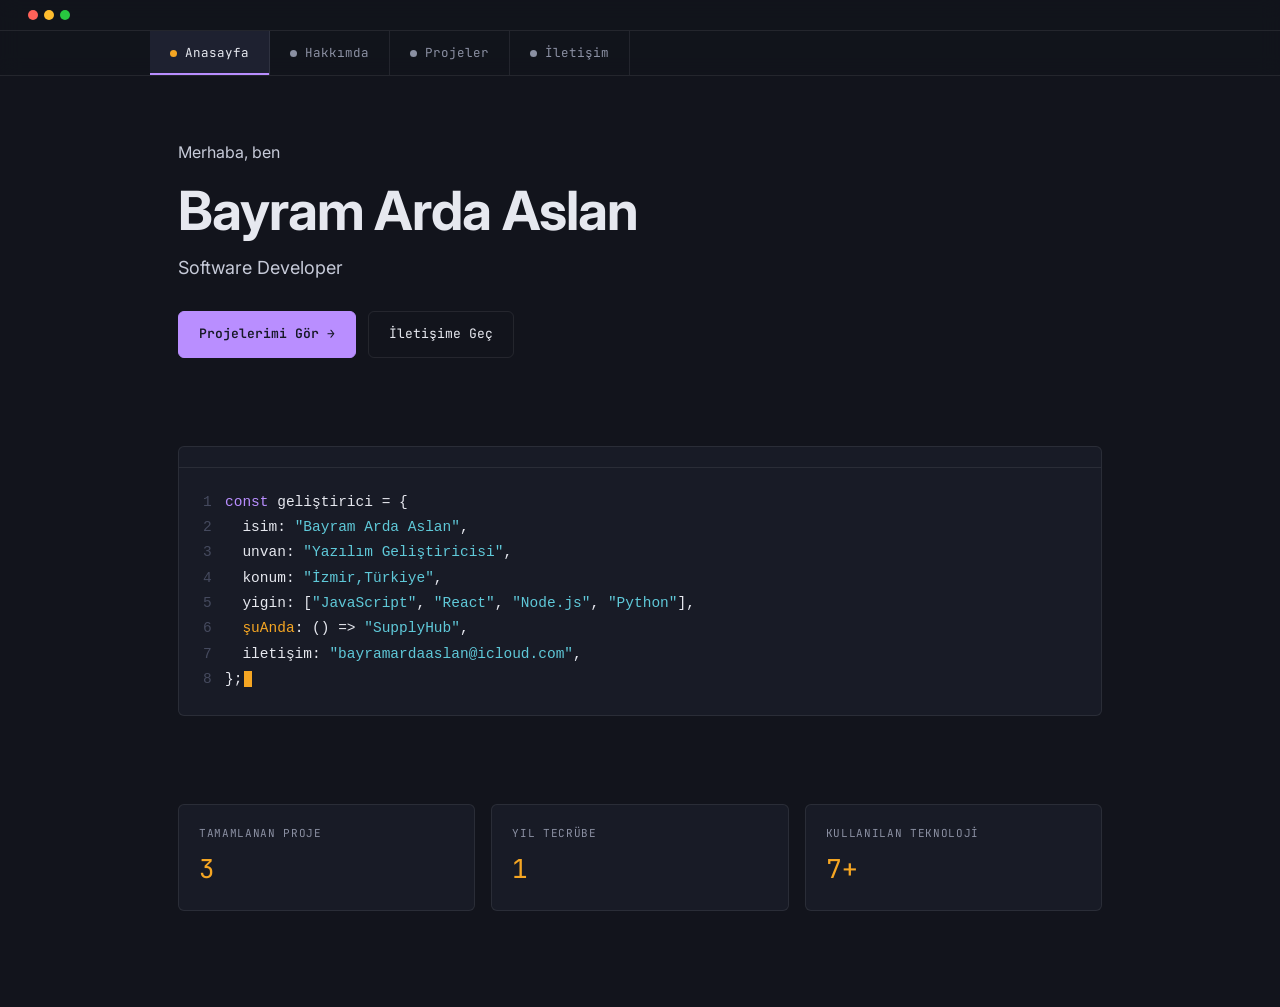
==== index.html @ 95bed311 "Add files via upload" ====
<!DOCTYPE html>
<html lang="tr">
<head>
<meta charset="UTF-8" />
<meta name="viewport" content="width=device-width, initial-scale=1.0" />
<title>Bayram Arda Aslan — Yazılım Geliştirici</title>
<meta name="description" content="Bayram Arda Aslan — İzmir merkezli yazılım geliştirici. Web ve mobil projeler geliştiriyor." />

<!-- SOSYAL MEDYA ÖNİZLEME (OG) ETİKETLERİ - LinkedIn'de düzgün görünmesi için şart -->
<meta property="og:title" content="Bayram Arda Aslan — Yazılım Geliştirici" />
<meta property="og:description" content="Kişisel portfolyo web sitem yayında! Projelerimi incelemek ve iletişime geçmek için tıklayın." />
<meta property="og:type" content="website" />

<link rel="preconnect" href="https://fonts.googleapis.com">
<link rel="preconnect" href="https://fonts.gstatic.com" crossorigin>
<link href="https://fonts.googleapis.com/css2?family=Inter:wght@400;500;600;700&family=JetBrains+Mono:wght@400;500;600&display=swap" rel="stylesheet">
<link rel="stylesheet" href="style.css">
</head>
<body>

<div class="editor-chrome">
  <div class="titlebar">
    <span class="dots"><span class="r"></span><span class="y"></span><span class="g"></span></span>
  </div>
  <nav class="tabs wrap" style="padding-left:0; padding-right:0;">
    <a href="index.html"><span class="dot-lang"></span>Anasayfa</a>
    <a href="hakkimda.html"><span class="dot-lang"></span>Hakkımda</a>
    <a href="projeler.html"><span class="dot-lang"></span>Projeler</a>
    <a href="iletisim.html"><span class="dot-lang"></span>İletişim</a>
  </nav>
</div>

<main>
  <div class="wrap">

    <section>
      <p>Merhaba, ben</p> <!-- class= hatası burada düzeltildi -->
      <h1>Bayram Arda Aslan</h1>
      <p style="margin-top:14px; font-size:18px;">Software Developer</p>

      <div class="btn-row">
        <a class="btn primary" href="projeler.html">Projelerimi Gör →</a>
        <a class="btn ghost" href="iletisim.html">İletişime Geç</a>
      </div>
    </section>

    <section class="reveal">
      <div class="code-block">
        <div class="cb-head">

        </div>
        <pre><span class="ln">1</span><span class="kw">const</span> geliştirici = {
<span class="ln">2</span>  isim: <span class="str">"Bayram Arda Aslan"</span>,
<span class="ln">3</span>  unvan: <span class="str">"Yazılım Geliştiricisi"</span>,
<span class="ln">4</span>  konum: <span class="str">"İzmir,Türkiye"</span>,
<span class="ln">5</span>  yigin: [<span class="str">"JavaScript"</span>, <span class="str">"React"</span>, <span class="str">"Node.js"</span>, <span class="str">"Python"</span>],
<span class="ln">6</span>  <span class="fn">şuAnda</span>: () =&gt; <span class="str">"SupplyHub"</span>,
<span class="ln">7</span>  iletişim: <span class="str">"bayramardaaslan@icloud.com"</span>,
<span class="ln">8</span>};<span class="cursor"></span></pre>
      </div>
    </section>

    <section class="reveal">
      <div class="grid-3">
        <div class="card">
          <div class="k">Tamamlanan Proje</div>
          <div class="v">3</div>
        </div>
        <div class="card">
          <div class="k">Yıl Tecrübe</div>
          <div class="v">1</div>
        </div>
        <div class="card">
          <div class="k">Kullanılan Teknoloji</div>
          <div class="v">7+</div>
        </div>
      </div>
    </section>

  </div>
</main>

<script src="script.js"></script>
</body>
</html>
---- style.css ----
:root{
  --bg: #12141C;
  --bg-panel: #181B26;
  --bg-panel-2: #1E2130;
  --text: #E6E8EF;
  --muted: #8B90A3;
  --line: rgba(255,255,255,0.08);
  --accent: #B98EFF;      /*mor*/
  --accent-2: #F5A623;    /*amber*/
  --accent-3: #5FC9D9;    /*turkuaz*/
  --danger: #FF6B6B;
  --radius: 6px;
  --mono: 'JetBrains Mono', 'IBM Plex Mono', monospace;
  --sans: 'Inter', -apple-system, sans-serif;
}

*{ box-sizing:border-box; }
html{ scroll-behavior:smooth; }
body{
  margin:0;
  background:var(--bg);
  color:var(--text);
  font-family:var(--sans);
  line-height:1.6;
  -webkit-font-smoothing:antialiased;
}
::selection{ background:var(--accent); color:#12141C; }
a{ color:inherit; text-decoration:none; }

.wrap{
  max-width:980px;
  margin:0 auto;
  padding:0 28px;
}

.editor-chrome{
  border-bottom:1px solid var(--line);
  background:rgba(18,20,28,0.9);
  backdrop-filter:blur(10px);
  position:sticky; top:0; z-index:50;
}
.titlebar{
  display:flex; align-items:center; gap:10px;
  padding:10px 28px;
  font-family:var(--mono);
  font-size:12px;
  color:var(--muted);
  border-bottom:1px solid var(--line);
}
.dots{ display:flex; gap:6px; }
.dots span{ width:10px; height:10px; border-radius:50%; display:inline-block; }
.dots .r{ background:#FF6259; }
.dots .y{ background:#FFBD2E; }
.dots .g{ background:#28C840; }
.titlebar .path{ margin-left:6px; }
.titlebar .path b{ color:var(--text); font-weight:500; }

.tabs{
  display:flex;
  overflow-x:auto;
}
.tabs a{
  font-family:var(--mono);
  font-size:12.5px;
  color:var(--muted);
  padding:12px 20px;
  border-right:1px solid var(--line);
  white-space:nowrap;
  display:flex; align-items:center; gap:8px;
  transition:background .15s ease, color .15s ease;
}
.tabs a .dot-lang{
  width:7px; height:7px; border-radius:50%; background:var(--muted);
}
.tabs a:hover{ background:var(--bg-panel); color:var(--text); }
.tabs a.active{
  background:var(--bg-panel-2);
  color:var(--text);
  box-shadow:inset 0 -2px 0 var(--accent);
}
.tabs a.active .dot-lang{ background:var(--accent-2); }


main{ padding:64px 0 96px; }
section{ margin-bottom:88px; }
section:last-child{ margin-bottom:0; }

.comment{
  font-family:var(--mono);
  font-size:13px;
  color:var(--muted);
  margin:0 0 14px;
}
.comment::before{ content:"// "; color:#4B5063; }

h1,h2,h3{ font-family:var(--sans); font-weight:700; letter-spacing:-.02em; margin:0; }
h1{ font-size:clamp(34px, 6vw, 54px); line-height:1.08; }
h2{ font-size:clamp(24px, 3.4vw, 32px); }
p{ color:#C6CAD8; font-size:16px; margin:0 0 16px; max-width:62ch; }

.kw{ color:var(--accent); }
.fn{ color:var(--accent-2); }
.str{ color:var(--accent-3); }


.code-block{
  background:var(--bg-panel);
  border:1px solid var(--line);
  border-radius:var(--radius);
  overflow:hidden;
  font-family:var(--mono);
  font-size:14.5px;
}
.code-block .cb-head{
  display:flex; justify-content:space-between; align-items:center;
  padding:10px 16px;
  border-bottom:1px solid var(--line);
  font-size:12px; color:var(--muted);
}
.code-block pre{
  margin:0; padding:22px 24px;
  overflow-x:auto;
  line-height:1.75;
}
.code-block .ln{
  display:inline-block; width:22px; color:#454A5E; user-select:none;
}
.cursor{
  display:inline-block; width:8px; height:1.1em; background:var(--accent-2);
  vertical-align:text-bottom; margin-left:2px;
  animation:blink 1s step-end infinite;
}
@keyframes blink{ 50%{ opacity:0; } }


.btn-row{ display:flex; gap:12px; margin-top:28px; flex-wrap:wrap; }
.btn{
  font-family:var(--mono);
  font-size:13px;
  padding:12px 20px;
  border-radius:var(--radius);
  border:1px solid var(--line);
  transition:all .2s ease;
  display:inline-flex; align-items:center; gap:8px;
}
.btn.primary{ background:var(--accent); border-color:var(--accent); color:#161826; font-weight:600; }
.btn.primary:hover{ opacity:.88; }
.btn.ghost{ color:var(--text); }
.btn.ghost:hover{ border-color:var(--accent); color:var(--accent); }


.grid-3{ display:grid; grid-template-columns:repeat(3,1fr); gap:16px; }
.card{
  background:var(--bg-panel);
  border:1px solid var(--line);
  border-radius:var(--radius);
  padding:20px;
}
.card .k{ font-family:var(--mono); font-size:11px; color:var(--muted); text-transform:uppercase; letter-spacing:.06em; }
.card .v{ font-family:var(--mono); font-size:26px; color:var(--accent-2); margin-top:6px; }

.skill-grid{ display:flex; flex-wrap:wrap; gap:10px; margin-top:18px; }
.skill{
  font-family:var(--mono);
  font-size:12.5px;
  padding:8px 14px;
  background:var(--bg-panel);
  border:1px solid var(--line);
  border-radius:20px;
  display:flex; align-items:center; gap:8px;
}
.skill .dot-lang{ width:6px; height:6px; border-radius:50%; background:var(--accent-3); }

/* ---------- Proje Kartları (dosya listesi) ---------- */
.file-list{ display:flex; flex-direction:column; gap:2px; }
.file{
  display:grid;
  grid-template-columns:22px 1fr auto;
  align-items:start;
  gap:16px;
  padding:22px 18px;
  background:var(--bg-panel);
  border:1px solid var(--line);
  border-radius:var(--radius);
  margin-bottom:12px;
  transition:border-color .2s ease, transform .2s ease;
}
.file:hover{ border-color:var(--accent); transform:translateX(3px); }
.file .dot-lang{ width:9px; height:9px; border-radius:50%; margin-top:6px; }
.file .fname{
  font-family:var(--mono);
  font-size:16.5px;
  color:var(--text);
  margin:0 0 6px;
}
.file .fname .ext{ color:var(--muted); }
.file .fdesc{ font-size:14px; color:var(--muted); margin:0 0 10px; max-width:58ch; }
.file .ftags{ display:flex; gap:8px; flex-wrap:wrap; }
.file .ftags span{
  font-family:var(--mono); font-size:10.5px; color:var(--accent-3);
  border:1px solid var(--line); padding:3px 8px; border-radius:10px;
}
.file .flink{
  font-family:var(--mono); font-size:12.5px; color:var(--muted);
  white-space:nowrap;
}
.file:hover .flink{ color:var(--accent-2); }


.json-card{
  background:var(--bg-panel);
  border:1px solid var(--line);
  border-radius:var(--radius);
  font-family:var(--mono);
  font-size:14.5px;
  padding:26px 28px;
  line-height:2;
}
.json-card .k{ color:var(--accent-3); }
.json-card .p{ color:var(--muted); }
.json-card a.val{ color:var(--accent-2); border-bottom:1px dotted transparent; }
.json-card a.val:hover{ border-color:var(--accent-2); }


.statusbar{
  border-top:1px solid var(--line);
  background:var(--bg-panel);
  font-family:var(--mono);
  font-size:11.5px;
  color:var(--muted);
}
.statusbar .wrap{
  display:flex; justify-content:space-between; align-items:center;
  padding:10px 28px;
  flex-wrap:wrap; gap:8px;
}
.statusbar .branch::before{ content:"⎇ "; color:var(--accent-3); }
.statusbar .ok{ color:#28C840; }


.page-head{ margin-bottom:48px; }
.page-head .comment{ margin-bottom:10px; }


.reveal{ opacity:0; transform:translateY(16px); transition:opacity .6s ease, transform .6s ease; }
.reveal.in{ opacity:1; transform:none; }
@media (prefers-reduced-motion: reduce){
  .reveal{ opacity:1; transform:none; transition:none; }
  .cursor{ animation:none; }
}


@media (max-width: 720px){
  .grid-3{ grid-template-columns:1fr; }
  .file{ grid-template-columns:18px 1fr; }
  .file .flink{ grid-column:2; margin-top:8px; }
  .code-block pre{ padding:18px; font-size:13px; }
}
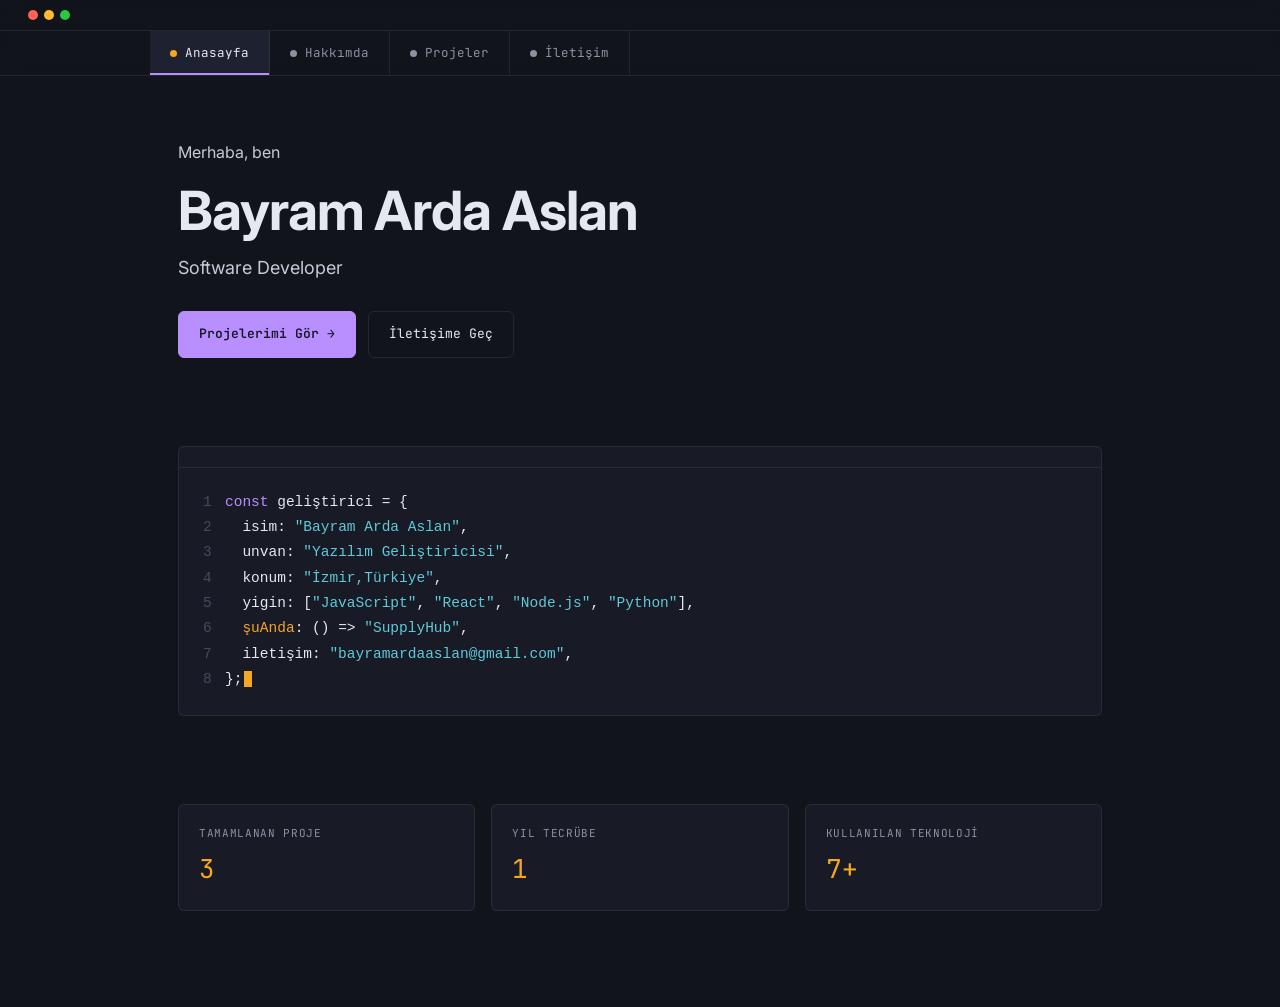
==== commit 01ca9421: "index.html" ====
--- a/index.html
+++ b/index.html
@@ -55,7 +55,7 @@
 <span class="ln">4</span>  konum: <span class="str">"İzmir,Türkiye"</span>,
 <span class="ln">5</span>  yigin: [<span class="str">"JavaScript"</span>, <span class="str">"React"</span>, <span class="str">"Node.js"</span>, <span class="str">"Python"</span>],
 <span class="ln">6</span>  <span class="fn">şuAnda</span>: () =&gt; <span class="str">"SupplyHub"</span>,
-<span class="ln">7</span>  iletişim: <span class="str">"bayramardaaslan@icloud.com"</span>,
+<span class="ln">7</span>  iletişim: <span class="str">"bayramardaaslan@gmail.com"</span>,
 <span class="ln">8</span>};<span class="cursor"></span></pre>
       </div>
     </section>
@@ -82,4 +82,4 @@
 
 <script src="script.js"></script>
 </body>
-</html>+</html>
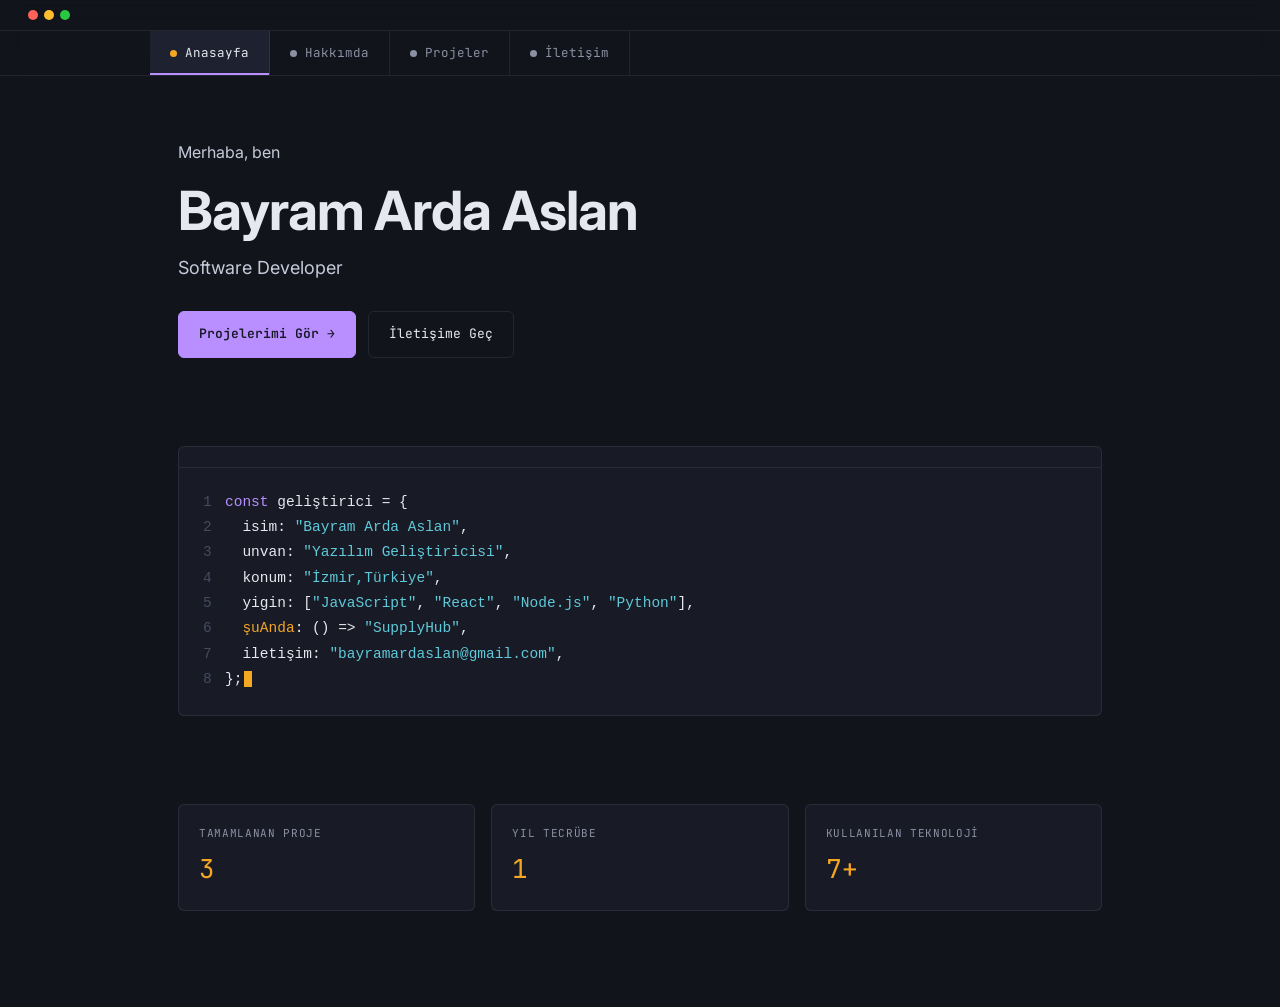
==== commit 8bb1ae8c: "index.html" ====
--- a/index.html
+++ b/index.html
@@ -55,7 +55,7 @@
 <span class="ln">4</span>  konum: <span class="str">"İzmir,Türkiye"</span>,
 <span class="ln">5</span>  yigin: [<span class="str">"JavaScript"</span>, <span class="str">"React"</span>, <span class="str">"Node.js"</span>, <span class="str">"Python"</span>],
 <span class="ln">6</span>  <span class="fn">şuAnda</span>: () =&gt; <span class="str">"SupplyHub"</span>,
-<span class="ln">7</span>  iletişim: <span class="str">"bayramardaaslan@gmail.com"</span>,
+<span class="ln">7</span>  iletişim: <span class="str">"bayramardaslan@gmail.com"</span>,
 <span class="ln">8</span>};<span class="cursor"></span></pre>
       </div>
     </section>
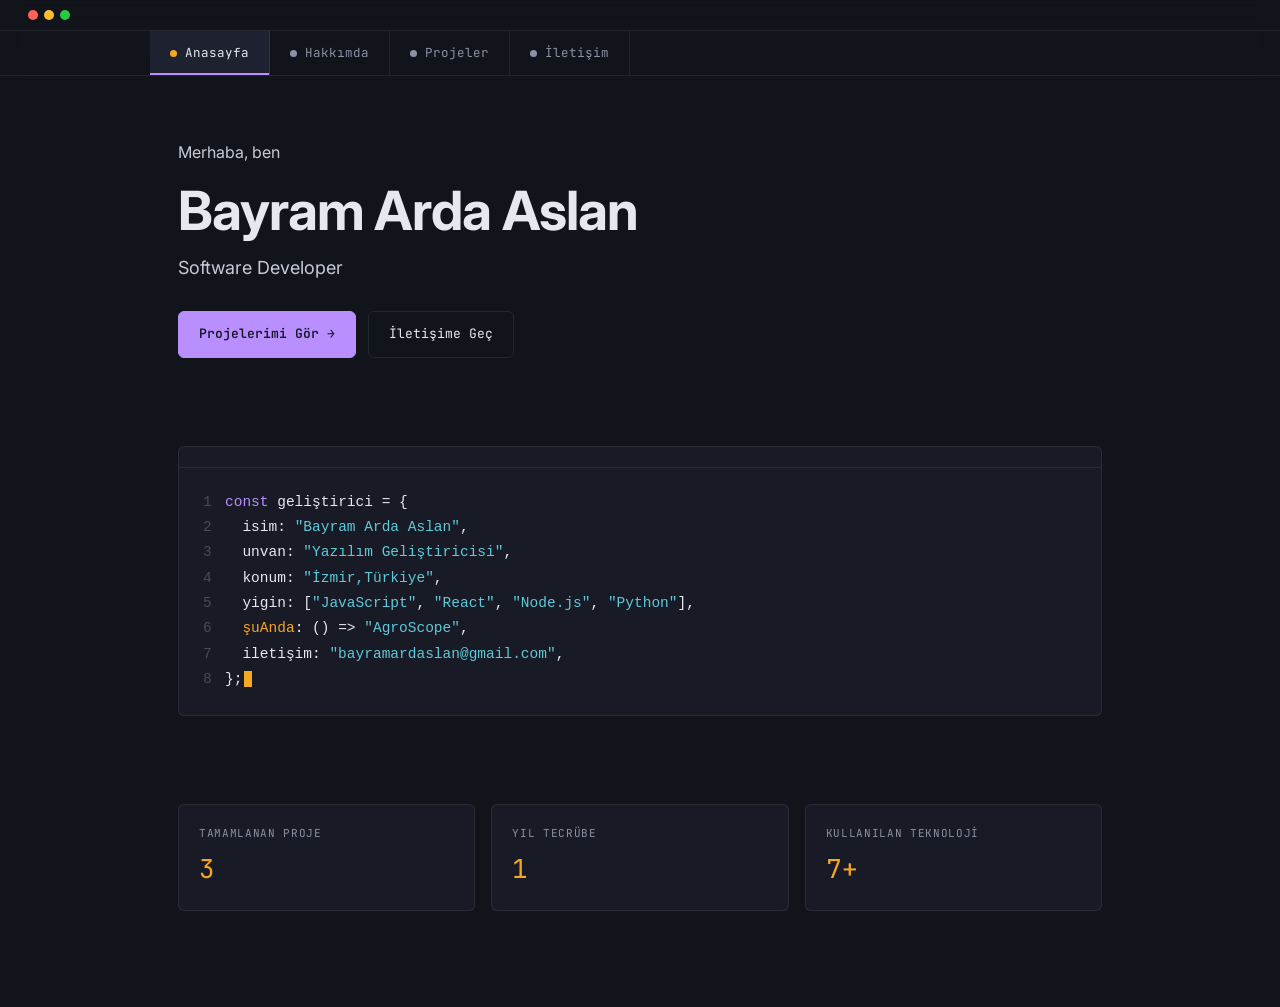
==== commit 540afb90: "index.html" ====
--- a/index.html
+++ b/index.html
@@ -54,7 +54,7 @@
 <span class="ln">3</span>  unvan: <span class="str">"Yazılım Geliştiricisi"</span>,
 <span class="ln">4</span>  konum: <span class="str">"İzmir,Türkiye"</span>,
 <span class="ln">5</span>  yigin: [<span class="str">"JavaScript"</span>, <span class="str">"React"</span>, <span class="str">"Node.js"</span>, <span class="str">"Python"</span>],
-<span class="ln">6</span>  <span class="fn">şuAnda</span>: () =&gt; <span class="str">"SupplyHub"</span>,
+<span class="ln">6</span>  <span class="fn">şuAnda</span>: () =&gt; <span class="str">"AgroScope"</span>,
 <span class="ln">7</span>  iletişim: <span class="str">"bayramardaslan@gmail.com"</span>,
 <span class="ln">8</span>};<span class="cursor"></span></pre>
       </div>
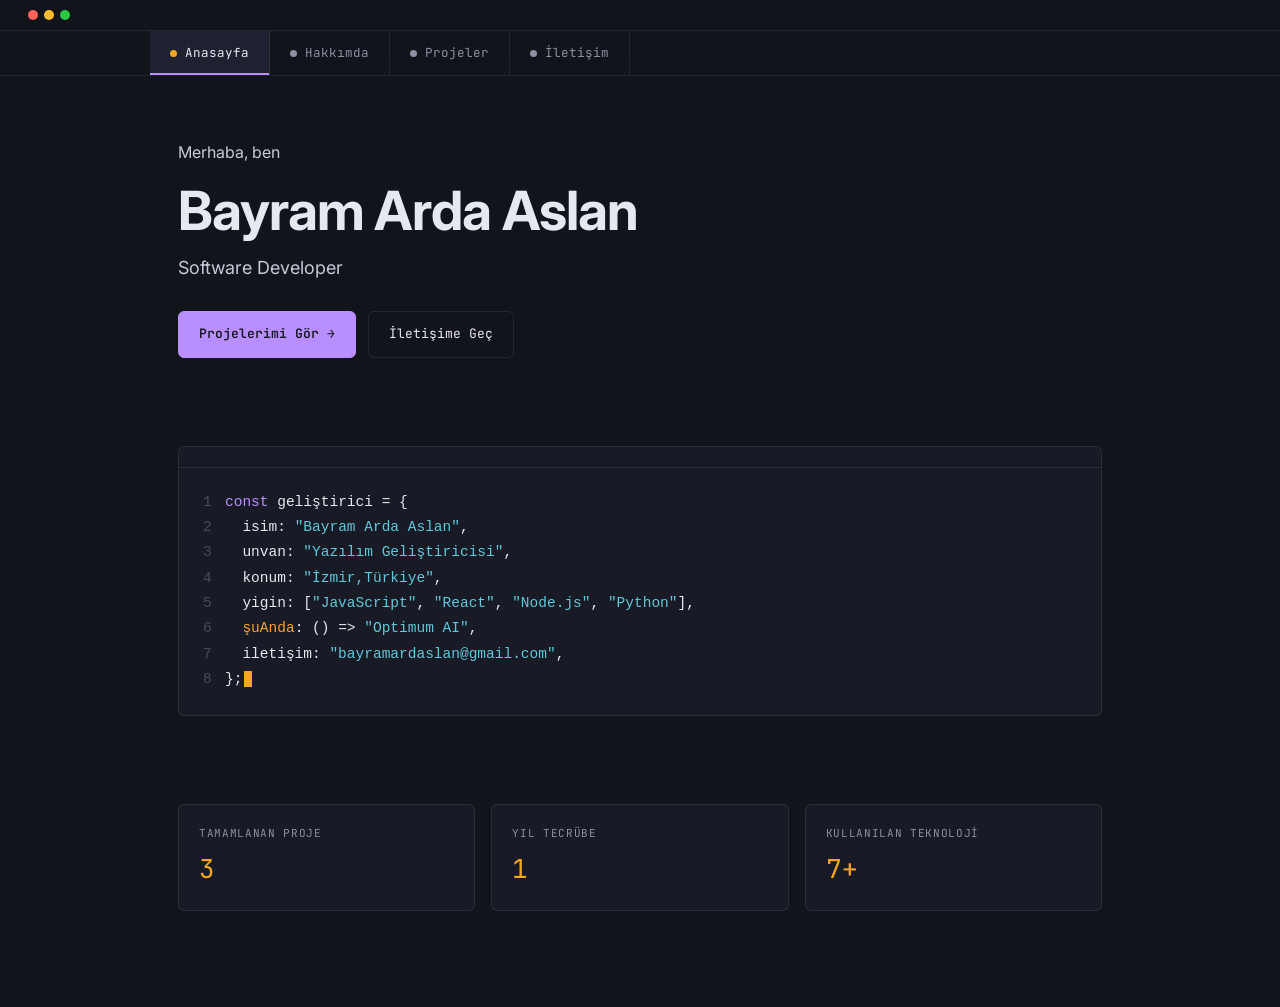
==== commit 5bff2174: "index.html" ====
--- a/index.html
+++ b/index.html
@@ -54,7 +54,7 @@
 <span class="ln">3</span>  unvan: <span class="str">"Yazılım Geliştiricisi"</span>,
 <span class="ln">4</span>  konum: <span class="str">"İzmir,Türkiye"</span>,
 <span class="ln">5</span>  yigin: [<span class="str">"JavaScript"</span>, <span class="str">"React"</span>, <span class="str">"Node.js"</span>, <span class="str">"Python"</span>],
-<span class="ln">6</span>  <span class="fn">şuAnda</span>: () =&gt; <span class="str">"AgroScope"</span>,
+<span class="ln">6</span>  <span class="fn">şuAnda</span>: () =&gt; <span class="str">"Optimum AI"</span>,
 <span class="ln">7</span>  iletişim: <span class="str">"bayramardaslan@gmail.com"</span>,
 <span class="ln">8</span>};<span class="cursor"></span></pre>
       </div>
